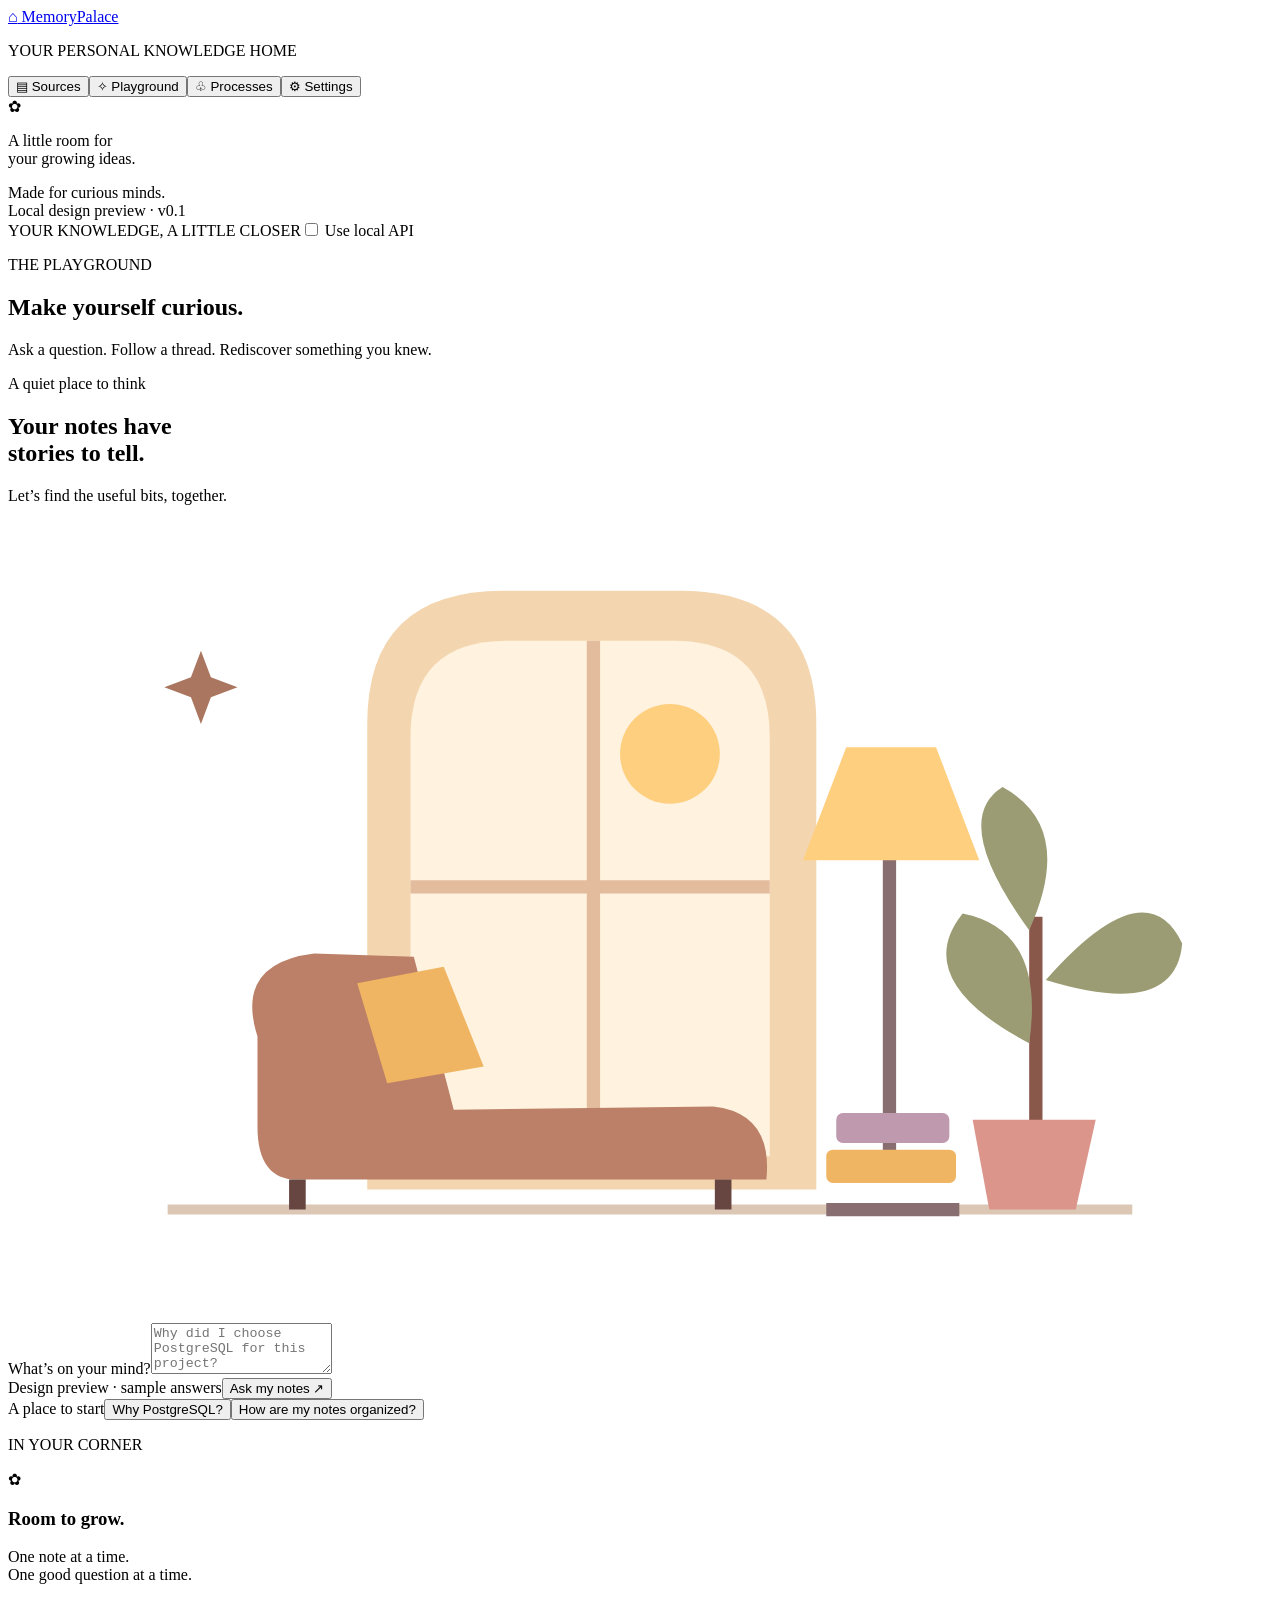
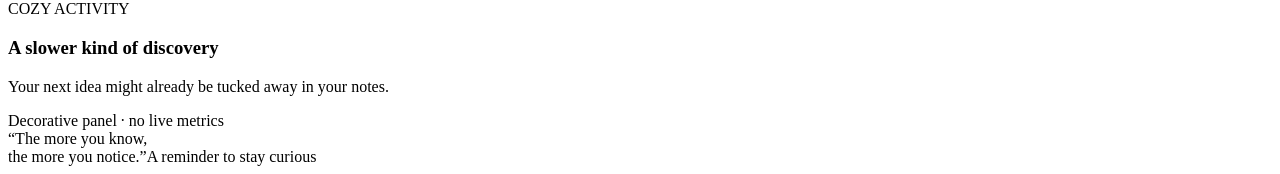
==== app/static/index.html @ 9bf16e06 "Add local web preview with seamless sunset workshop design" ====
<!doctype html>
<html lang="en">
<head><meta charset="utf-8"><meta name="viewport" content="width=device-width,initial-scale=1"><title>MemoryPalace · A little room for big ideas</title><link rel="preconnect" href="https://fonts.googleapis.com"><link rel="preconnect" href="https://fonts.gstatic.com" crossorigin><link href="https://fonts.googleapis.com/css2?family=Caveat:wght@400;500;600;700&amp;family=Nunito:wght@400;500;600;700;800&amp;display=swap" rel="stylesheet"><link rel="stylesheet" href="/static/style.css"></head>
<body>
<div class="layout">
<aside class="sidebar"><a class="brand" href="#playground"><span class="brand-icon">⌂</span> MemoryPalace</a><p class="tiny">YOUR PERSONAL KNOWLEDGE HOME</p><nav aria-label="Main navigation"><button data-page="sources">▤ <span>Sources</span></button><button data-page="playground" class="active">✧ <span>Playground</span></button><button data-page="processes">♧ <span>Processes</span></button><button data-page="settings">⚙ <span>Settings</span></button></nav><div class="sidebar-note"><span>✿</span><p>A little room for<br>your growing ideas.</p></div><footer>Made for curious minds.<br><span>Local design preview · v0.1</span></footer></aside>
<main><header><span>YOUR KNOWLEDGE, A LITTLE CLOSER</span><label class="mode"><input id="live" type="checkbox"> Use local API</label></header>
<section id="playground" class="page"><div class="intro"><p class="eyebrow">THE PLAYGROUND</p><h1>Make yourself curious.</h1><p>Ask a question. Follow a thread. Rediscover something you knew.</p></div>
<div class="hero"><div><span class="pill">A quiet place to think</span><h2>Your notes have<br>stories to tell.</h2><p>Let’s find the useful bits, together.</p></div><svg viewBox="0 0 380 240" role="img" aria-label="Illustration of a reading nook with books, a lamp, and a plant"><path d="M48 207h290" stroke="#dcc7b5" stroke-width="3"/><path d="M108 201V61q0-40 41-40h53q41 0 41 40v140" fill="#f3d6af"/><path d="M121 191V65q0-29 29-29h50q29 0 29 29v126" fill="#fff2de"/><path d="M176 36v155M121 110h108" stroke="#e3bc9e" stroke-width="4"/><circle cx="199" cy="70" r="15" fill="#ffcf80"/><path d="M75 155q-7-22 17-25l30 1 12 46 78-1q18 2 16 22H87q-12 0-12-16z" fill="#bc8068"/><path d="M105 139l26-5 12 30-29 5z" fill="#efb562"/><path d="M87 198v9m128-9v9" stroke="#674641" stroke-width="5"/><path d="M265 191v-93m-19 109h40" stroke="#886e70" stroke-width="4"/><path d="M239 102l13-34h27l13 34z" fill="#ffcf80"/><path d="M309 183v-64" stroke="#8a574b" stroke-width="4"/><path d="M307 157q-36-19-20-39 25 5 20 39m5-19q30-34 41-11-2 23-41 11m-5-15q-24-33-8-43 22 12 8 43" fill="#9b9c73"/><path d="M290 180h37l-6 27h-26z" fill="#dc958b"/><rect x="249" y="178" width="34" height="9" rx="2" fill="#bf99ad"/><rect x="246" y="189" width="39" height="10" rx="2" fill="#efb562"/><path d="M55 47l3-8 3 8 8 3-8 3-3 8-3-8-8-3z" fill="#aa765f"/></svg></div>
<form id="ask-form" class="question-card"><label for="question">What’s on your mind?</label><textarea id="question" rows="3" maxlength="8000" placeholder="Why did I choose PostgreSQL for this project?" required></textarea><div class="form-bottom"><span id="mode-note">Design preview · sample answers</span><button class="primary" id="ask-button" type="submit">Ask my notes <span>↗</span></button></div></form>
<div class="suggestions"><span>A place to start</span><button data-question="Why did we choose PostgreSQL?">Why PostgreSQL?</button><button data-question="What chunk size and overlap does MemoryPalace use?">How are my notes organized?</button></div>
<section id="answer" class="answer-card" hidden aria-live="polite"></section></section>
<section id="sources" class="page" hidden><p class="eyebrow">THE BOOKSHELF</p><h1>Everything starts with a note.</h1><p class="muted">A preview of how your sources will feel. Uploads and source listing come next.</p><div class="empty-card"><span>▤</span><h2>A shelf for your ideas</h2><p>Text files and Markdown, ready to become something useful.</p><button disabled>Upload a source · coming next</button></div></section>
<section id="processes" class="page" hidden><p class="eyebrow">THE SUNSET GARDEN</p><p class="muted">A little journey through ingestion, chunking, embeddings, and storage. This animation is decorative, not live processing activity.</p><iframe id="sunset-workshop" title="Sunset knowledge workshop animation" data-src="/static/processes-sunset.html?embedded=1" scrolling="no"></iframe></section>
<section id="settings" class="page" hidden><p class="eyebrow">YOUR LITTLE SETUP</p><h1>Simple by design.</h1><p class="muted">Read-only design preview. These are the agreed defaults, not a live server report.</p><div class="settings-card"><div><span>Embeddings</span><strong>Gemini · gemini-embedding-001</strong></div><div><span>Dimensions</span><strong>1536</strong></div><div><span>Answers</span><strong>Anthropic · Claude Haiku 5.5</strong></div><div><span>Storage</span><strong>PostgreSQL + pgvector</strong></div></div></section>
</main><aside class="right-panel"><p class="tiny">IN YOUR CORNER</p><div class="status-card"><span class="flower">✿</span><h3>Room to grow.</h3><p>One note at a time.<br>One good question at a time.</p></div><div class="activity"><p class="tiny">COZY ACTIVITY</p><h3>A slower kind of discovery</h3><p>Your next idea might already be tucked away in your notes.</p><span>Decorative panel · no live metrics</span></div><div class="quote">“The more you know,<br>the more you notice.”<span>A reminder to stay curious</span></div></aside>
</div><script src="/static/app.js"></script></body></html>
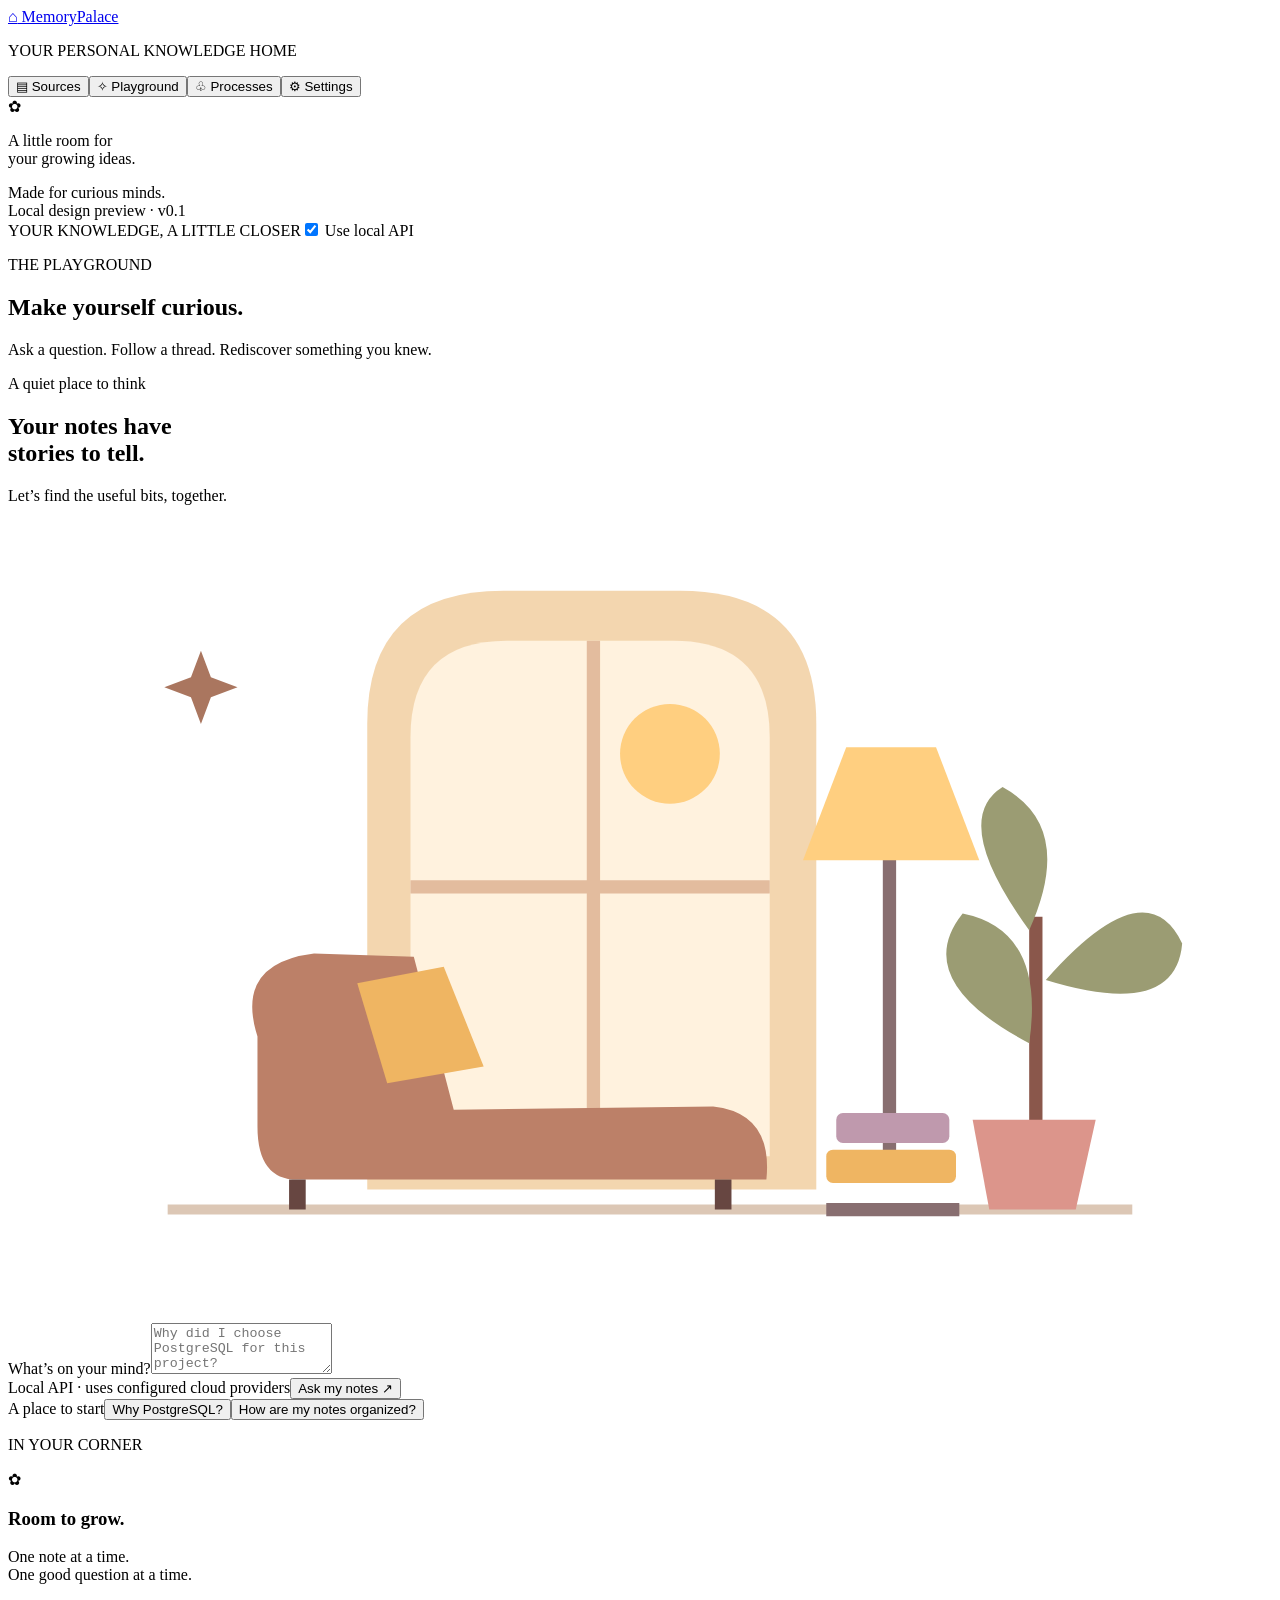
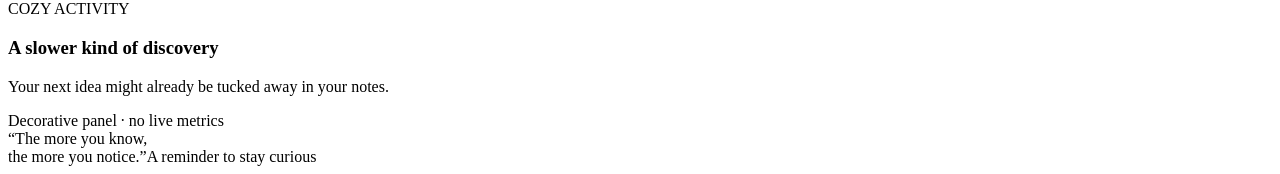
==== commit 9e1677ea: "Add web source management and live query settings" ====
--- a/app/static/index.html
+++ b/app/static/index.html
@@ -4,14 +4,14 @@
 <body>
 <div class="layout">
 <aside class="sidebar"><a class="brand" href="#playground"><span class="brand-icon">⌂</span> MemoryPalace</a><p class="tiny">YOUR PERSONAL KNOWLEDGE HOME</p><nav aria-label="Main navigation"><button data-page="sources">▤ <span>Sources</span></button><button data-page="playground" class="active">✧ <span>Playground</span></button><button data-page="processes">♧ <span>Processes</span></button><button data-page="settings">⚙ <span>Settings</span></button></nav><div class="sidebar-note"><span>✿</span><p>A little room for<br>your growing ideas.</p></div><footer>Made for curious minds.<br><span>Local design preview · v0.1</span></footer></aside>
-<main><header><span>YOUR KNOWLEDGE, A LITTLE CLOSER</span><label class="mode"><input id="live" type="checkbox"> Use local API</label></header>
+<main><header><span>YOUR KNOWLEDGE, A LITTLE CLOSER</span><label class="mode"><input id="live" type="checkbox" checked> Use local API</label></header>
 <section id="playground" class="page"><div class="intro"><p class="eyebrow">THE PLAYGROUND</p><h1>Make yourself curious.</h1><p>Ask a question. Follow a thread. Rediscover something you knew.</p></div>
 <div class="hero"><div><span class="pill">A quiet place to think</span><h2>Your notes have<br>stories to tell.</h2><p>Let’s find the useful bits, together.</p></div><svg viewBox="0 0 380 240" role="img" aria-label="Illustration of a reading nook with books, a lamp, and a plant"><path d="M48 207h290" stroke="#dcc7b5" stroke-width="3"/><path d="M108 201V61q0-40 41-40h53q41 0 41 40v140" fill="#f3d6af"/><path d="M121 191V65q0-29 29-29h50q29 0 29 29v126" fill="#fff2de"/><path d="M176 36v155M121 110h108" stroke="#e3bc9e" stroke-width="4"/><circle cx="199" cy="70" r="15" fill="#ffcf80"/><path d="M75 155q-7-22 17-25l30 1 12 46 78-1q18 2 16 22H87q-12 0-12-16z" fill="#bc8068"/><path d="M105 139l26-5 12 30-29 5z" fill="#efb562"/><path d="M87 198v9m128-9v9" stroke="#674641" stroke-width="5"/><path d="M265 191v-93m-19 109h40" stroke="#886e70" stroke-width="4"/><path d="M239 102l13-34h27l13 34z" fill="#ffcf80"/><path d="M309 183v-64" stroke="#8a574b" stroke-width="4"/><path d="M307 157q-36-19-20-39 25 5 20 39m5-19q30-34 41-11-2 23-41 11m-5-15q-24-33-8-43 22 12 8 43" fill="#9b9c73"/><path d="M290 180h37l-6 27h-26z" fill="#dc958b"/><rect x="249" y="178" width="34" height="9" rx="2" fill="#bf99ad"/><rect x="246" y="189" width="39" height="10" rx="2" fill="#efb562"/><path d="M55 47l3-8 3 8 8 3-8 3-3 8-3-8-8-3z" fill="#aa765f"/></svg></div>
-<form id="ask-form" class="question-card"><label for="question">What’s on your mind?</label><textarea id="question" rows="3" maxlength="8000" placeholder="Why did I choose PostgreSQL for this project?" required></textarea><div class="form-bottom"><span id="mode-note">Design preview · sample answers</span><button class="primary" id="ask-button" type="submit">Ask my notes <span>↗</span></button></div></form>
+<form id="ask-form" class="question-card"><label for="question">What’s on your mind?</label><textarea id="question" rows="3" maxlength="8000" placeholder="Why did I choose PostgreSQL for this project?" required></textarea><div class="form-bottom"><span id="mode-note">Local API · uses configured cloud providers</span><button class="primary" id="ask-button" type="submit">Ask my notes <span>↗</span></button></div></form>
 <div class="suggestions"><span>A place to start</span><button data-question="Why did we choose PostgreSQL?">Why PostgreSQL?</button><button data-question="What chunk size and overlap does MemoryPalace use?">How are my notes organized?</button></div>
 <section id="answer" class="answer-card" hidden aria-live="polite"></section></section>
-<section id="sources" class="page" hidden><p class="eyebrow">THE BOOKSHELF</p><h1>Everything starts with a note.</h1><p class="muted">A preview of how your sources will feel. Uploads and source listing come next.</p><div class="empty-card"><span>▤</span><h2>A shelf for your ideas</h2><p>Text files and Markdown, ready to become something useful.</p><button disabled>Upload a source · coming next</button></div></section>
+<section id="sources" class="page" hidden><p class="eyebrow">THE BOOKSHELF</p><h1>Everything starts with a note.</h1><p class="muted">Keep the useful things close. Browse your sources, or add a new story.</p><form id="upload-form" class="question-card"><label for="source-file">Add a text or Markdown file</label><input id="source-file" type="file" accept=".txt,.md,.markdown" required><p class="muted upload-note">UTF-8 · up to 64 KiB. Uploading uses your embedding provider. The same filename replaces its previous upload.</p><button class="primary" id="upload-button" type="submit">Add to my bookshelf ↗</button></form><form id="text-form" class="question-card text-note-form"><label for="note-title">Or write a note</label><input id="note-title" type="text" maxlength="120" placeholder="A title for your note" required><label for="note-content" class="note-content-label">Your text</label><textarea id="note-content" rows="6" placeholder="Paste something worth remembering…" required></textarea><p class="muted upload-note">Up to 64 KiB. Saving embeds your text. The same title replaces the previous note.</p><button id="save-text-button" class="primary" type="submit">Save my note ↗</button></form><p id="source-feedback" role="status" aria-live="polite"></p><div class="source-heading"><h2>Your sources</h2><button id="refresh-sources" type="button">Refresh</button></div><div id="source-list" aria-live="polite"></div></section>
 <section id="processes" class="page" hidden><p class="eyebrow">THE SUNSET GARDEN</p><p class="muted">A little journey through ingestion, chunking, embeddings, and storage. This animation is decorative, not live processing activity.</p><iframe id="sunset-workshop" title="Sunset knowledge workshop animation" data-src="/static/processes-sunset.html?embedded=1" scrolling="no"></iframe></section>
-<section id="settings" class="page" hidden><p class="eyebrow">YOUR LITTLE SETUP</p><h1>Simple by design.</h1><p class="muted">Read-only design preview. These are the agreed defaults, not a live server report.</p><div class="settings-card"><div><span>Embeddings</span><strong>Gemini · gemini-embedding-001</strong></div><div><span>Dimensions</span><strong>1536</strong></div><div><span>Answers</span><strong>Anthropic · Claude Haiku 5.5</strong></div><div><span>Storage</span><strong>PostgreSQL + pgvector</strong></div></div></section>
+<section id="settings" class="page" hidden><p class="eyebrow">YOUR LITTLE SETUP</p><h1>Simple by design.</h1><p class="muted">The models behind your notes. Read-only information from the local API.</p><div id="settings-list" class="settings-card" aria-live="polite"><p class="muted">Loading your setup…</p></div><p class="muted settings-footnote">Changes are made in the server configuration. Switching embedding models requires re-embedding stored chunks.</p></section>
 </main><aside class="right-panel"><p class="tiny">IN YOUR CORNER</p><div class="status-card"><span class="flower">✿</span><h3>Room to grow.</h3><p>One note at a time.<br>One good question at a time.</p></div><div class="activity"><p class="tiny">COZY ACTIVITY</p><h3>A slower kind of discovery</h3><p>Your next idea might already be tucked away in your notes.</p><span>Decorative panel · no live metrics</span></div><div class="quote">“The more you know,<br>the more you notice.”<span>A reminder to stay curious</span></div></aside>
 </div><script src="/static/app.js"></script></body></html>
